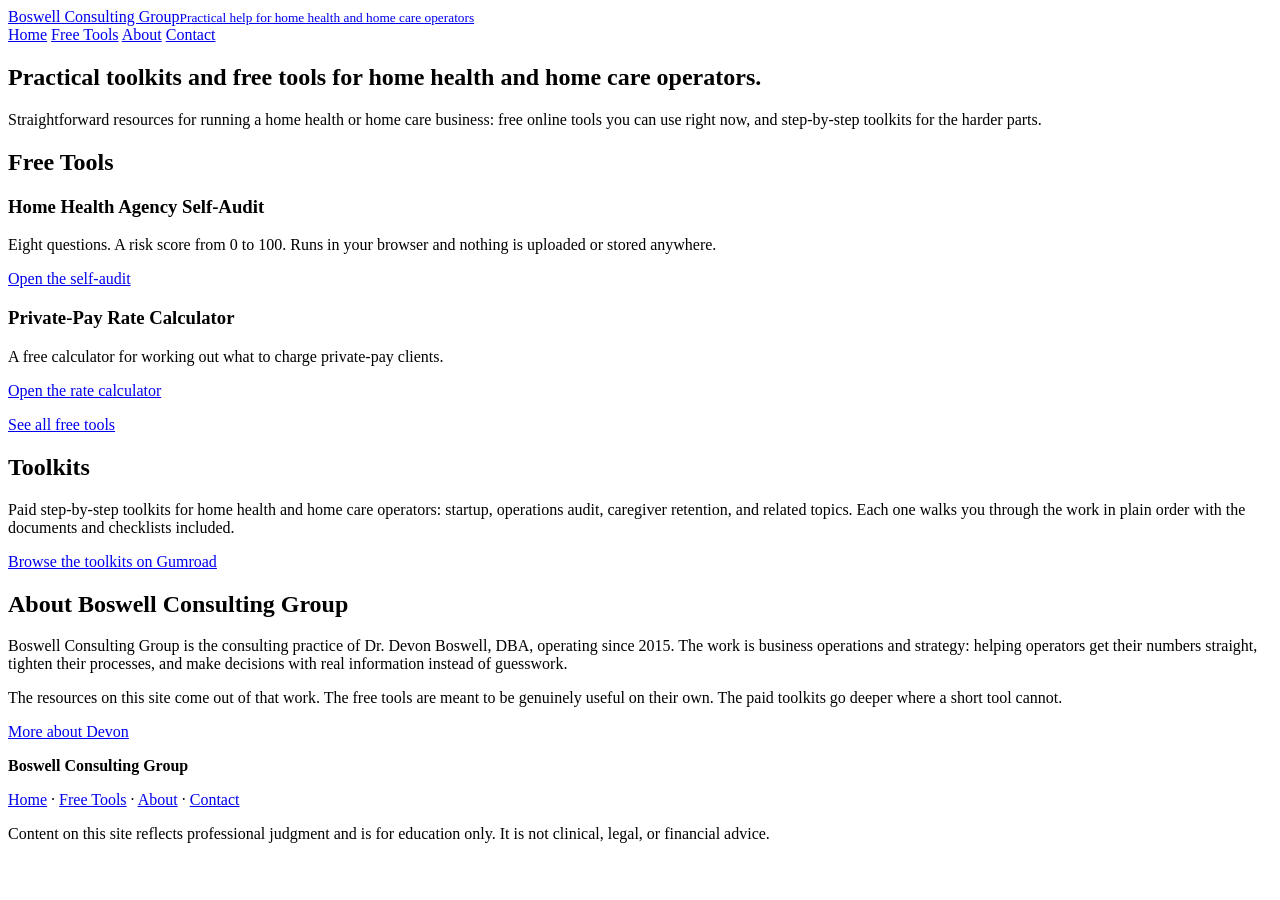
==== index.html @ 33e2170b "Add index.html" ====
<!DOCTYPE html>
<html lang="en">
<head>
<meta charset="utf-8">
<meta name="viewport" content="width=device-width, initial-scale=1">
<title>Boswell Consulting Group - Practical help for home health and home care operators</title>
<meta name="description" content="Practical toolkits and free tools for home health and home care operators, from Boswell Consulting Group.">
<link rel="stylesheet" href="styles.css">
</head>
<body>
<header class="site-header">
  <div class="wrap">
    <a class="brand" href="index.html">Boswell Consulting Group<small>Practical help for home health and home care operators</small></a>
    <nav class="site-nav">
      <a href="index.html">Home</a>
      <a href="tools.html">Free Tools</a>
      <a href="about.html">About</a>
      <a href="contact.html">Contact</a>
    </nav>
  </div>
</header>

<main class="wrap">
  <section class="hero">
    <h1>Practical toolkits and free tools for home health and home care operators.</h1>
    <p class="lead">Straightforward resources for running a home health or home care business: free online tools you can use right now, and step-by-step toolkits for the harder parts.</p>
  </section>

  <h2>Free Tools</h2>
  <div class="grid-2">
    <div class="card">
      <h3>Home Health Agency Self-Audit</h3>
      <p>Eight questions. A risk score from 0 to 100. Runs in your browser and nothing is uploaded or stored anywhere.</p>
      <p><a href="https://meniceguy.github.io/home-health-agency-self-audit/">Open the self-audit</a></p>
    </div>
    <div class="card">
      <h3>Private-Pay Rate Calculator</h3>
      <p>A free calculator for working out what to charge private-pay clients.</p>
      <p><a href="tools/rate-calculator/">Open the rate calculator</a></p>
    </div>
  </div>
  <p><a href="tools.html">See all free tools</a></p>

  <h2>Toolkits</h2>
  <div class="card card-soft">
    <p>Paid step-by-step toolkits for home health and home care operators: startup, operations audit, caregiver retention, and related topics. Each one walks you through the work in plain order with the documents and checklists included.</p>
    <p><a href="https://drboswell.gumroad.com">Browse the toolkits on Gumroad</a></p>
  </div>

  <h2>About Boswell Consulting Group</h2>
  <p>Boswell Consulting Group is the consulting practice of Dr. Devon Boswell, DBA, operating since 2015. The work is business operations and strategy: helping operators get their numbers straight, tighten their processes, and make decisions with real information instead of guesswork.</p>
  <p>The resources on this site come out of that work. The free tools are meant to be genuinely useful on their own. The paid toolkits go deeper where a short tool cannot.</p>
  <p><a href="about.html">More about Devon</a></p>
</main>

<footer class="site-footer">
  <div class="wrap">
    <p><strong>Boswell Consulting Group</strong></p>
    <p><a href="index.html">Home</a> &middot; <a href="tools.html">Free Tools</a> &middot; <a href="about.html">About</a> &middot; <a href="contact.html">Contact</a></p>
    <p class="fine">Content on this site reflects professional judgment and is for education only. It is not clinical, legal, or financial advice.</p>
  </div>
</footer>
</body>
</html>
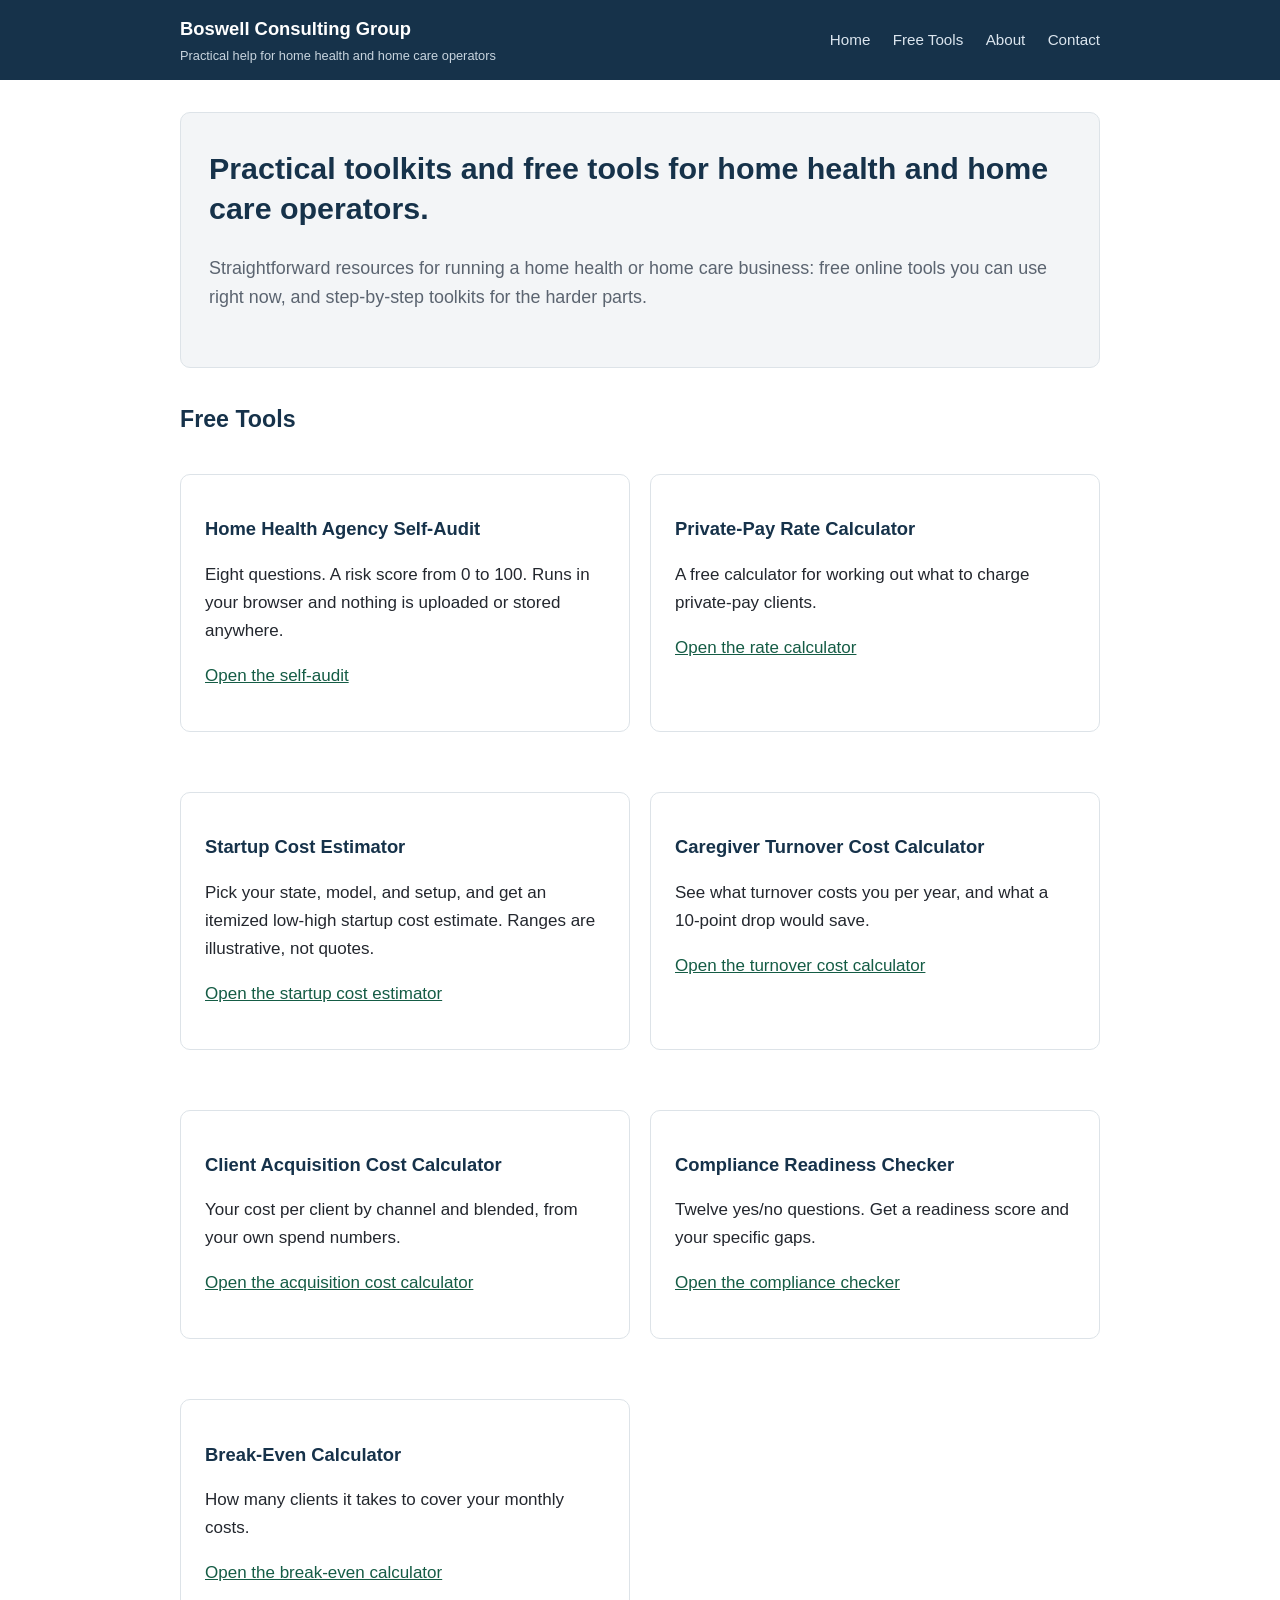
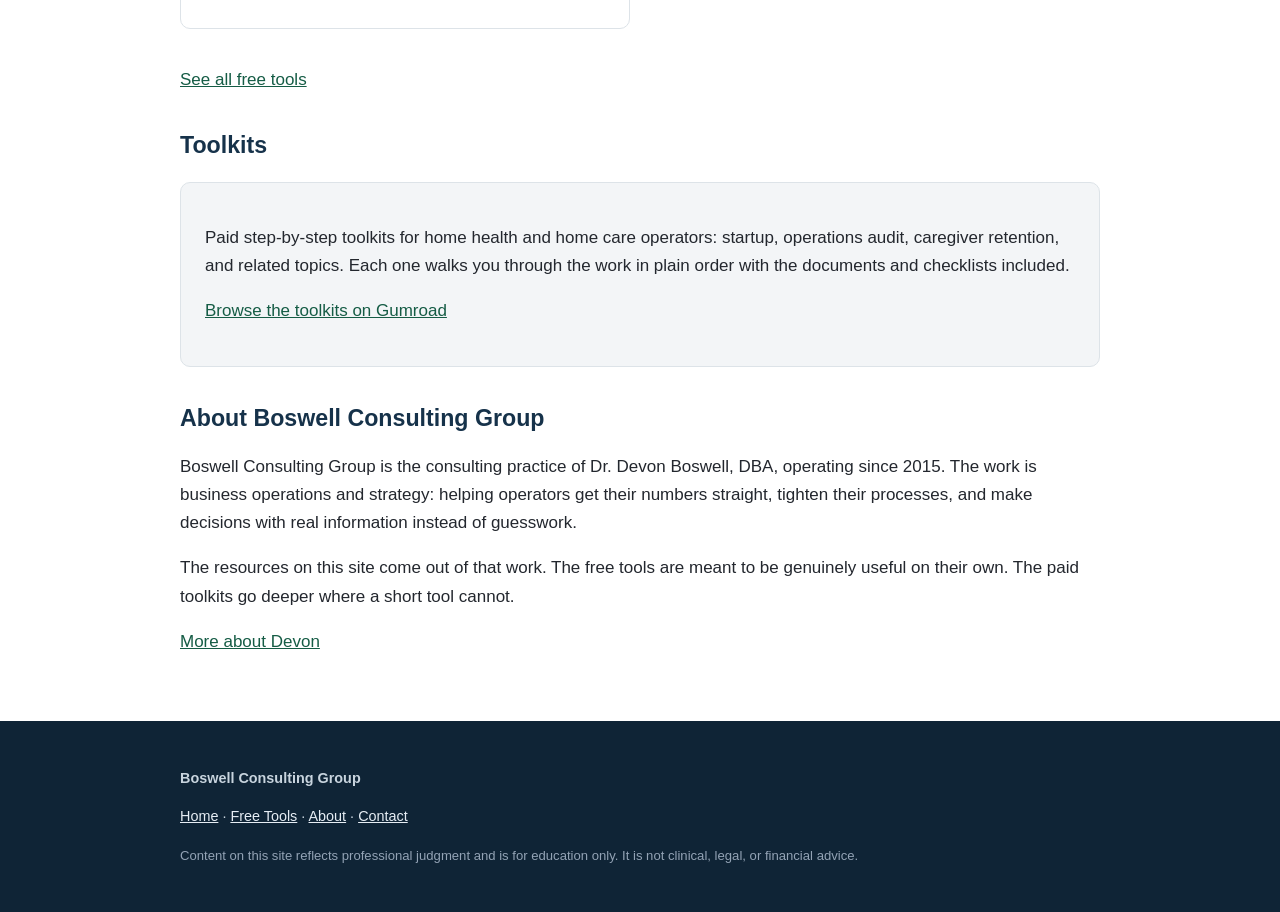
==== commit 5f909eb4: "Source the 845 benchmark, add tool cards to homepage, add sitemap" ====
--- a/index.html
+++ b/index.html
@@ -38,6 +38,31 @@
       <p>A free calculator for working out what to charge private-pay clients.</p>
       <p><a href="tools/rate-calculator/">Open the rate calculator</a></p>
     </div>
+    <div class="card">
+      <h3>Startup Cost Estimator</h3>
+      <p>Pick your state, model, and setup, and get an itemized low-high startup cost estimate. Ranges are illustrative, not quotes.</p>
+      <p><a href="tools/startup-cost-estimator/">Open the startup cost estimator</a></p>
+    </div>
+    <div class="card">
+      <h3>Caregiver Turnover Cost Calculator</h3>
+      <p>See what turnover costs you per year, and what a 10-point drop would save.</p>
+      <p><a href="tools/turnover-cost-calculator/">Open the turnover cost calculator</a></p>
+    </div>
+    <div class="card">
+      <h3>Client Acquisition Cost Calculator</h3>
+      <p>Your cost per client by channel and blended, from your own spend numbers.</p>
+      <p><a href="tools/acquisition-cost-calculator/">Open the acquisition cost calculator</a></p>
+    </div>
+    <div class="card">
+      <h3>Compliance Readiness Checker</h3>
+      <p>Twelve yes/no questions. Get a readiness score and your specific gaps.</p>
+      <p><a href="tools/compliance-checker/">Open the compliance checker</a></p>
+    </div>
+    <div class="card">
+      <h3>Break-Even Calculator</h3>
+      <p>How many clients it takes to cover your monthly costs.</p>
+      <p><a href="tools/break-even-calculator/">Open the break-even calculator</a></p>
+    </div>
   </div>
   <p><a href="tools.html">See all free tools</a></p>
 
--- a/styles.css
+++ b/styles.css
@@ -0,0 +1,186 @@
+/* Boswell Consulting Group - shared site styles */
+:root {
+  --navy: #16324a;
+  --navy-dark: #0f2436;
+  --accent: #1e7a5c;
+  --accent-dark: #155c45;
+  --text: #23272e;
+  --muted: #5b6470;
+  --bg: #ffffff;
+  --bg-soft: #f3f5f7;
+  --border: #dde3e8;
+  --radius: 10px;
+}
+
+* { box-sizing: border-box; }
+
+body {
+  margin: 0;
+  font-family: -apple-system, BlinkMacSystemFont, "Segoe UI", Roboto, Helvetica, Arial, sans-serif;
+  color: var(--text);
+  background: var(--bg);
+  line-height: 1.65;
+  font-size: 17px;
+}
+
+/* Header and nav */
+.site-header {
+  background: var(--navy);
+  color: #fff;
+  padding: 0.9rem 1.25rem;
+}
+.site-header .wrap {
+  max-width: 960px;
+  margin: 0 auto;
+  display: flex;
+  align-items: center;
+  justify-content: space-between;
+  flex-wrap: wrap;
+  gap: 0.5rem;
+}
+.brand {
+  color: #fff;
+  text-decoration: none;
+  font-weight: 700;
+  font-size: 1.15rem;
+}
+.brand small {
+  display: block;
+  font-weight: 400;
+  font-size: 0.8rem;
+  color: #c8d4de;
+}
+.site-nav a {
+  color: #dbe5ee;
+  text-decoration: none;
+  margin-left: 1.1rem;
+  font-size: 0.95rem;
+}
+.site-nav a:hover { color: #fff; text-decoration: underline; }
+
+/* Layout */
+.wrap { max-width: 960px; margin: 0 auto; padding: 0 1.25rem; }
+main.wrap { padding-top: 2rem; padding-bottom: 3rem; }
+
+.hero {
+  background: var(--bg-soft);
+  border: 1px solid var(--border);
+  border-radius: var(--radius);
+  padding: 2.25rem 1.75rem;
+  margin-bottom: 2rem;
+}
+.hero h1 { margin-top: 0; font-size: 1.9rem; line-height: 1.3; }
+.hero p.lead { font-size: 1.12rem; color: var(--muted); }
+
+h1, h2, h3 { color: var(--navy); line-height: 1.35; }
+h2 { margin-top: 2.25rem; font-size: 1.45rem; }
+h3 { font-size: 1.15rem; }
+
+.card {
+  background: #fff;
+  border: 1px solid var(--border);
+  border-radius: var(--radius);
+  padding: 1.5rem;
+  margin: 1.25rem 0;
+}
+.card-soft { background: var(--bg-soft); }
+
+.grid-2 {
+  display: grid;
+  grid-template-columns: 1fr 1fr;
+  gap: 1.25rem;
+}
+@media (max-width: 640px) {
+  .grid-2 { grid-template-columns: 1fr; }
+  .hero h1 { font-size: 1.55rem; }
+}
+
+/* Buttons and links */
+.btn {
+  display: inline-block;
+  background: var(--accent);
+  color: #fff;
+  text-decoration: none;
+  border: none;
+  border-radius: 8px;
+  padding: 0.75rem 1.4rem;
+  font-size: 1rem;
+  font-weight: 600;
+  cursor: pointer;
+}
+.btn:hover { background: var(--accent-dark); color: #fff; }
+.btn-secondary {
+  background: #fff;
+  color: var(--navy);
+  border: 2px solid var(--navy);
+}
+.btn-secondary:hover { background: var(--navy); color: #fff; }
+a { color: var(--accent-dark); }
+
+/* Forms */
+.field { margin-bottom: 1.1rem; }
+.field label { display: block; font-weight: 600; margin-bottom: 0.35rem; }
+.field .hint { font-size: 0.88rem; color: var(--muted); margin-top: 0.25rem; }
+input[type="text"], input[type="email"], input[type="number"], select {
+  width: 100%;
+  max-width: 420px;
+  padding: 0.65rem 0.75rem;
+  font-size: 1rem;
+  border: 1px solid var(--border);
+  border-radius: 8px;
+}
+input:focus, select:focus {
+  outline: 2px solid var(--accent);
+  outline-offset: 1px;
+  border-color: var(--accent);
+}
+
+/* Results */
+.result-box {
+  background: var(--bg-soft);
+  border: 1px solid var(--border);
+  border-radius: var(--radius);
+  padding: 1.5rem;
+  margin-top: 1.5rem;
+}
+.result-line {
+  display: flex;
+  justify-content: space-between;
+  gap: 1rem;
+  padding: 0.55rem 0;
+  border-bottom: 1px solid var(--border);
+}
+.result-line:last-child { border-bottom: none; }
+.result-line .k { color: var(--muted); }
+.result-line .v { font-weight: 700; text-align: right; }
+.big-number { font-size: 2.4rem; font-weight: 800; color: var(--navy); }
+
+.formula {
+  font-family: ui-monospace, SFMono-Regular, Menlo, Consolas, monospace;
+  font-size: 0.92rem;
+  background: #fff;
+  border: 1px dashed var(--border);
+  border-radius: 8px;
+  padding: 0.9rem 1rem;
+  margin: 0.75rem 0;
+  overflow-x: auto;
+}
+
+.disclaimer {
+  font-size: 0.88rem;
+  color: var(--muted);
+  border-top: 1px solid var(--border);
+  margin-top: 2rem;
+  padding-top: 1rem;
+}
+
+/* Footer */
+.site-footer {
+  background: var(--navy-dark);
+  color: #c8d4de;
+  padding: 2rem 1.25rem;
+  font-size: 0.9rem;
+}
+.site-footer .wrap { max-width: 960px; margin: 0 auto; }
+.site-footer a { color: #e6edf4; }
+.site-footer .fine { margin-top: 1rem; font-size: 0.82rem; color: #93a3b5; }
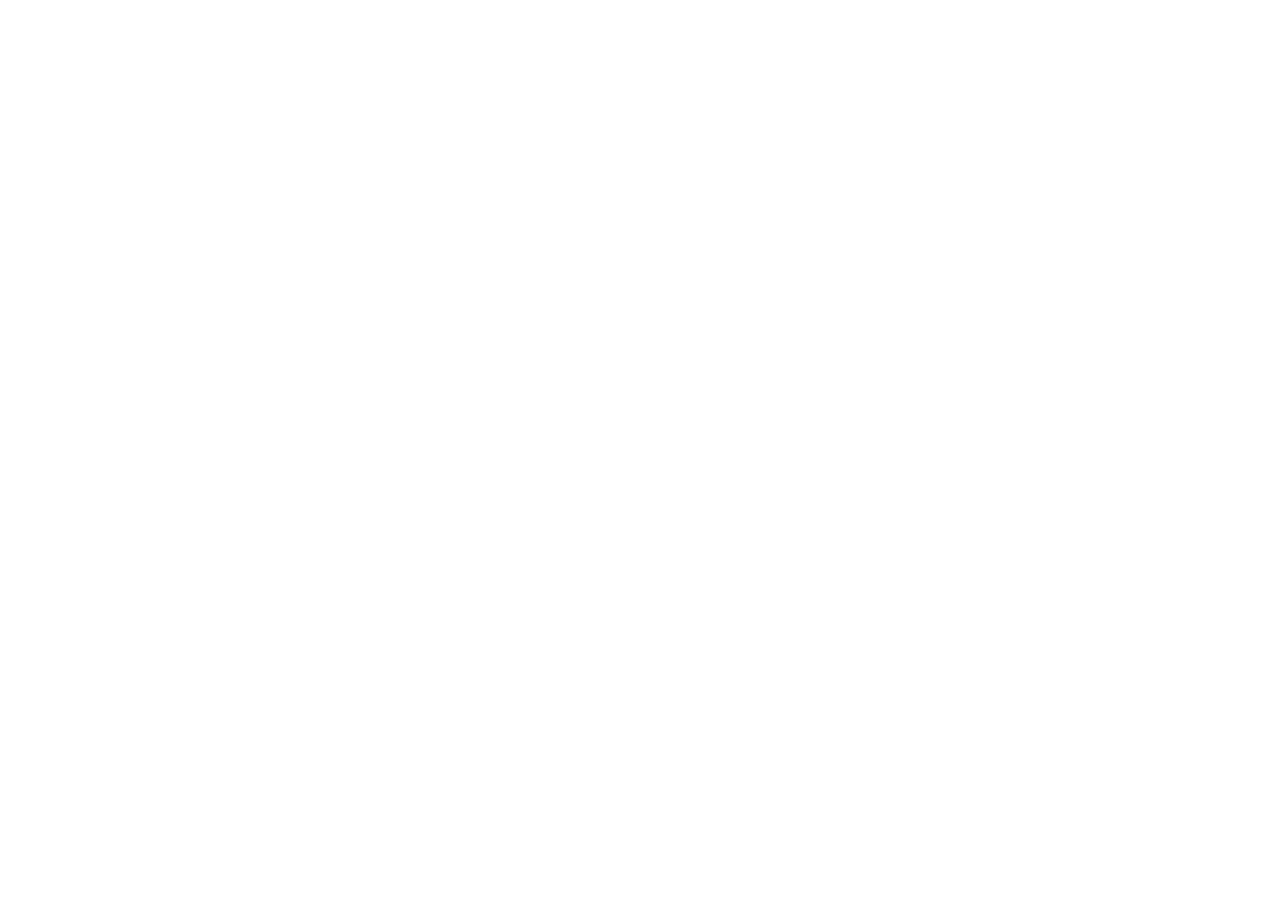
==== commit 5dde0622: "Redirect stale site to boswellconsultingagency.com" ====
--- a/index.html
+++ b/index.html
@@ -2,88 +2,12 @@
 <html lang="en">
 <head>
 <meta charset="utf-8">
-<meta name="viewport" content="width=device-width, initial-scale=1">
-<title>Boswell Consulting Group - Practical help for home health and home care operators</title>
-<meta name="description" content="Practical toolkits and free tools for home health and home care operators, from Boswell Consulting Group.">
-<link rel="stylesheet" href="styles.css">
+<title>Boswell Consulting Agency</title>
+<meta http-equiv="refresh" content="0; url=https://boswellconsultingagency.com/">
+<link rel="canonical" href="https://boswellconsultingagency.com/">
+<script>window.location.replace("https://boswellconsultingagency.com/");</script>
 </head>
 <body>
-<header class="site-header">
-  <div class="wrap">
-    <a class="brand" href="index.html">Boswell Consulting Group<small>Practical help for home health and home care operators</small></a>
-    <nav class="site-nav">
-      <a href="index.html">Home</a>
-      <a href="tools.html">Free Tools</a>
-      <a href="about.html">About</a>
-      <a href="contact.html">Contact</a>
-    </nav>
-  </div>
-</header>
-
-<main class="wrap">
-  <section class="hero">
-    <h1>Practical toolkits and free tools for home health and home care operators.</h1>
-    <p class="lead">Straightforward resources for running a home health or home care business: free online tools you can use right now, and step-by-step toolkits for the harder parts.</p>
-  </section>
-
-  <h2>Free Tools</h2>
-  <div class="grid-2">
-    <div class="card">
-      <h3>Home Health Agency Self-Audit</h3>
-      <p>Eight questions. A risk score from 0 to 100. Runs in your browser and nothing is uploaded or stored anywhere.</p>
-      <p><a href="https://meniceguy.github.io/home-health-agency-self-audit/">Open the self-audit</a></p>
-    </div>
-    <div class="card">
-      <h3>Private-Pay Rate Calculator</h3>
-      <p>A free calculator for working out what to charge private-pay clients.</p>
-      <p><a href="tools/rate-calculator/">Open the rate calculator</a></p>
-    </div>
-    <div class="card">
-      <h3>Startup Cost Estimator</h3>
-      <p>Pick your state, model, and setup, and get an itemized low-high startup cost estimate. Ranges are illustrative, not quotes.</p>
-      <p><a href="tools/startup-cost-estimator/">Open the startup cost estimator</a></p>
-    </div>
-    <div class="card">
-      <h3>Caregiver Turnover Cost Calculator</h3>
-      <p>See what turnover costs you per year, and what a 10-point drop would save.</p>
-      <p><a href="tools/turnover-cost-calculator/">Open the turnover cost calculator</a></p>
-    </div>
-    <div class="card">
-      <h3>Client Acquisition Cost Calculator</h3>
-      <p>Your cost per client by channel and blended, from your own spend numbers.</p>
-      <p><a href="tools/acquisition-cost-calculator/">Open the acquisition cost calculator</a></p>
-    </div>
-    <div class="card">
-      <h3>Compliance Readiness Checker</h3>
-      <p>Twelve yes/no questions. Get a readiness score and your specific gaps.</p>
-      <p><a href="tools/compliance-checker/">Open the compliance checker</a></p>
-    </div>
-    <div class="card">
-      <h3>Break-Even Calculator</h3>
-      <p>How many clients it takes to cover your monthly costs.</p>
-      <p><a href="tools/break-even-calculator/">Open the break-even calculator</a></p>
-    </div>
-  </div>
-  <p><a href="tools.html">See all free tools</a></p>
-
-  <h2>Toolkits</h2>
-  <div class="card card-soft">
-    <p>Paid step-by-step toolkits for home health and home care operators: startup, operations audit, caregiver retention, and related topics. Each one walks you through the work in plain order with the documents and checklists included.</p>
-    <p><a href="https://drboswell.gumroad.com">Browse the toolkits on Gumroad</a></p>
-  </div>
-
-  <h2>About Boswell Consulting Group</h2>
-  <p>Boswell Consulting Group is the consulting practice of Dr. Devon Boswell, DBA, operating since 2015. The work is business operations and strategy: helping operators get their numbers straight, tighten their processes, and make decisions with real information instead of guesswork.</p>
-  <p>The resources on this site come out of that work. The free tools are meant to be genuinely useful on their own. The paid toolkits go deeper where a short tool cannot.</p>
-  <p><a href="about.html">More about Devon</a></p>
-</main>
-
-<footer class="site-footer">
-  <div class="wrap">
-    <p><strong>Boswell Consulting Group</strong></p>
-    <p><a href="index.html">Home</a> &middot; <a href="tools.html">Free Tools</a> &middot; <a href="about.html">About</a> &middot; <a href="contact.html">Contact</a></p>
-    <p class="fine">Content on this site reflects professional judgment and is for education only. It is not clinical, legal, or financial advice.</p>
-  </div>
-</footer>
+<p>This practice is now <a href="https://boswellconsultingagency.com/">Boswell Consulting Agency</a>. You are being redirected to boswellconsultingagency.com.</p>
 </body>
 </html>
